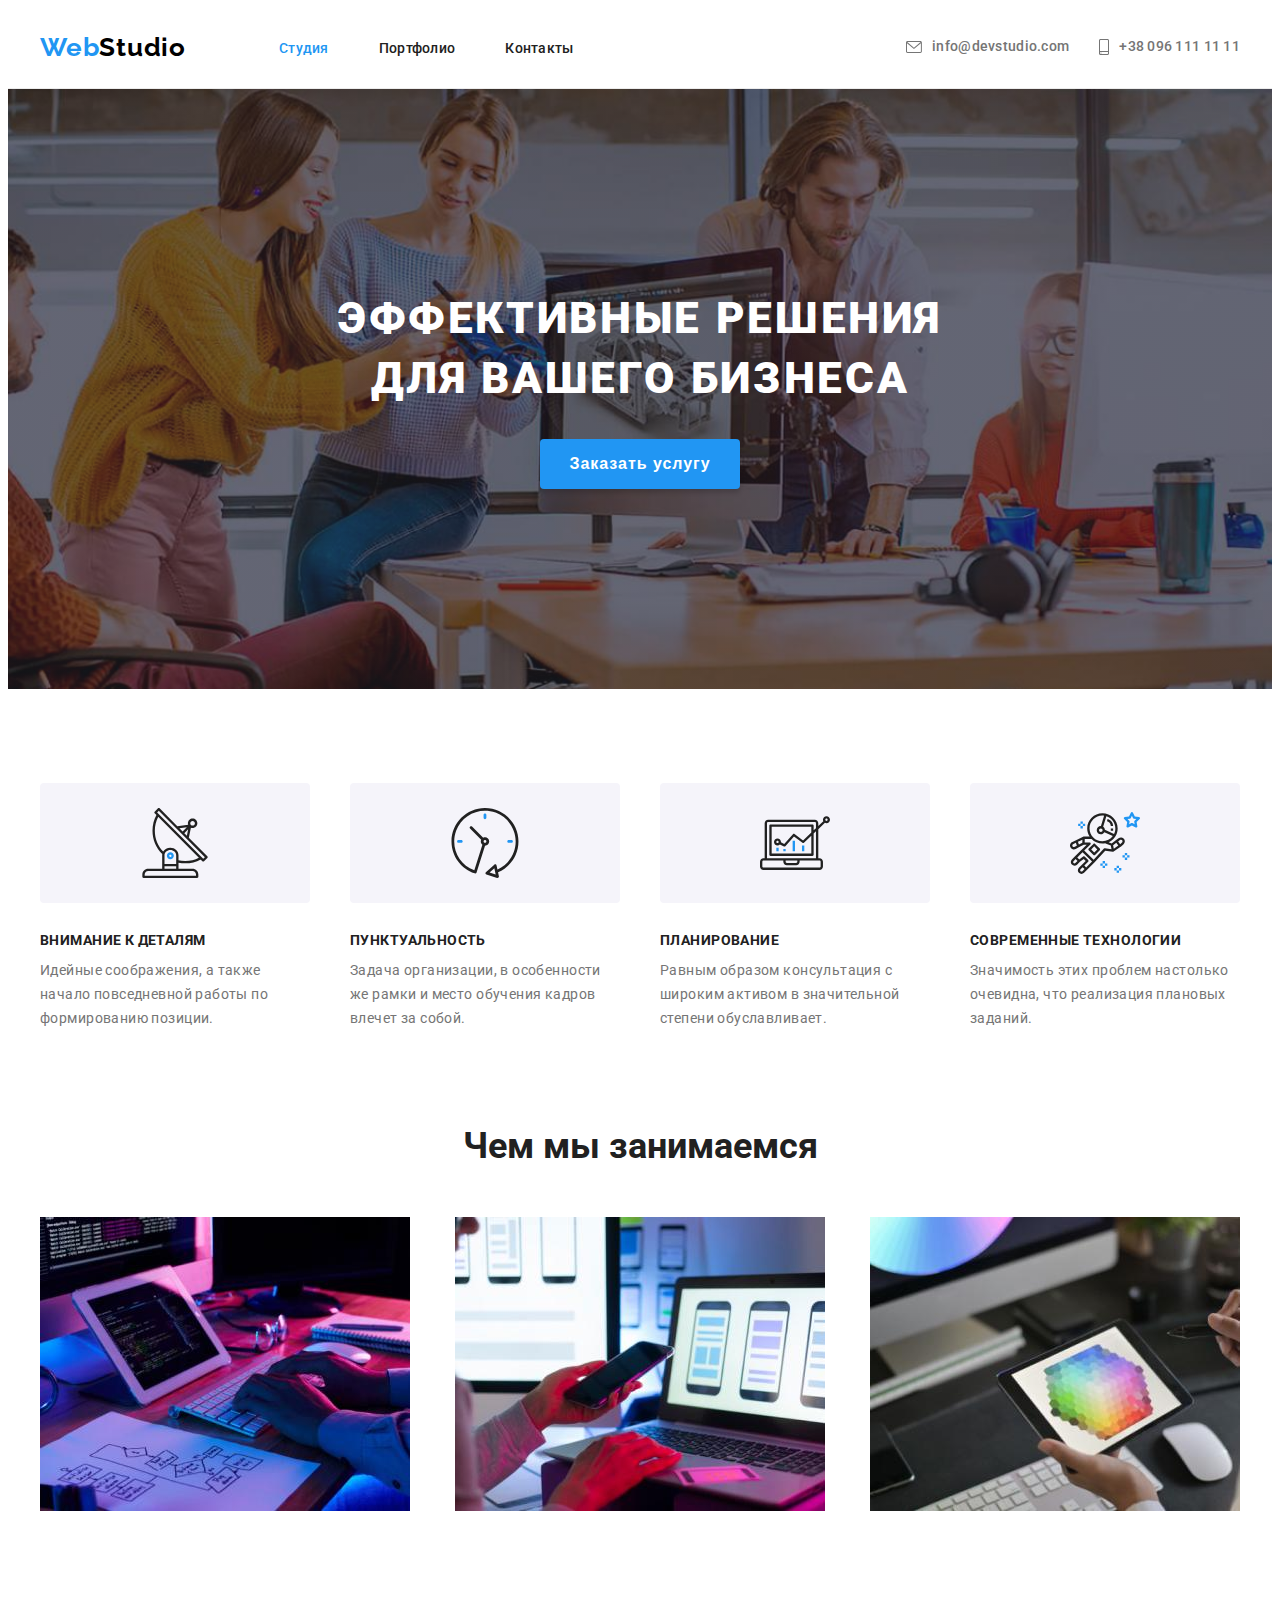
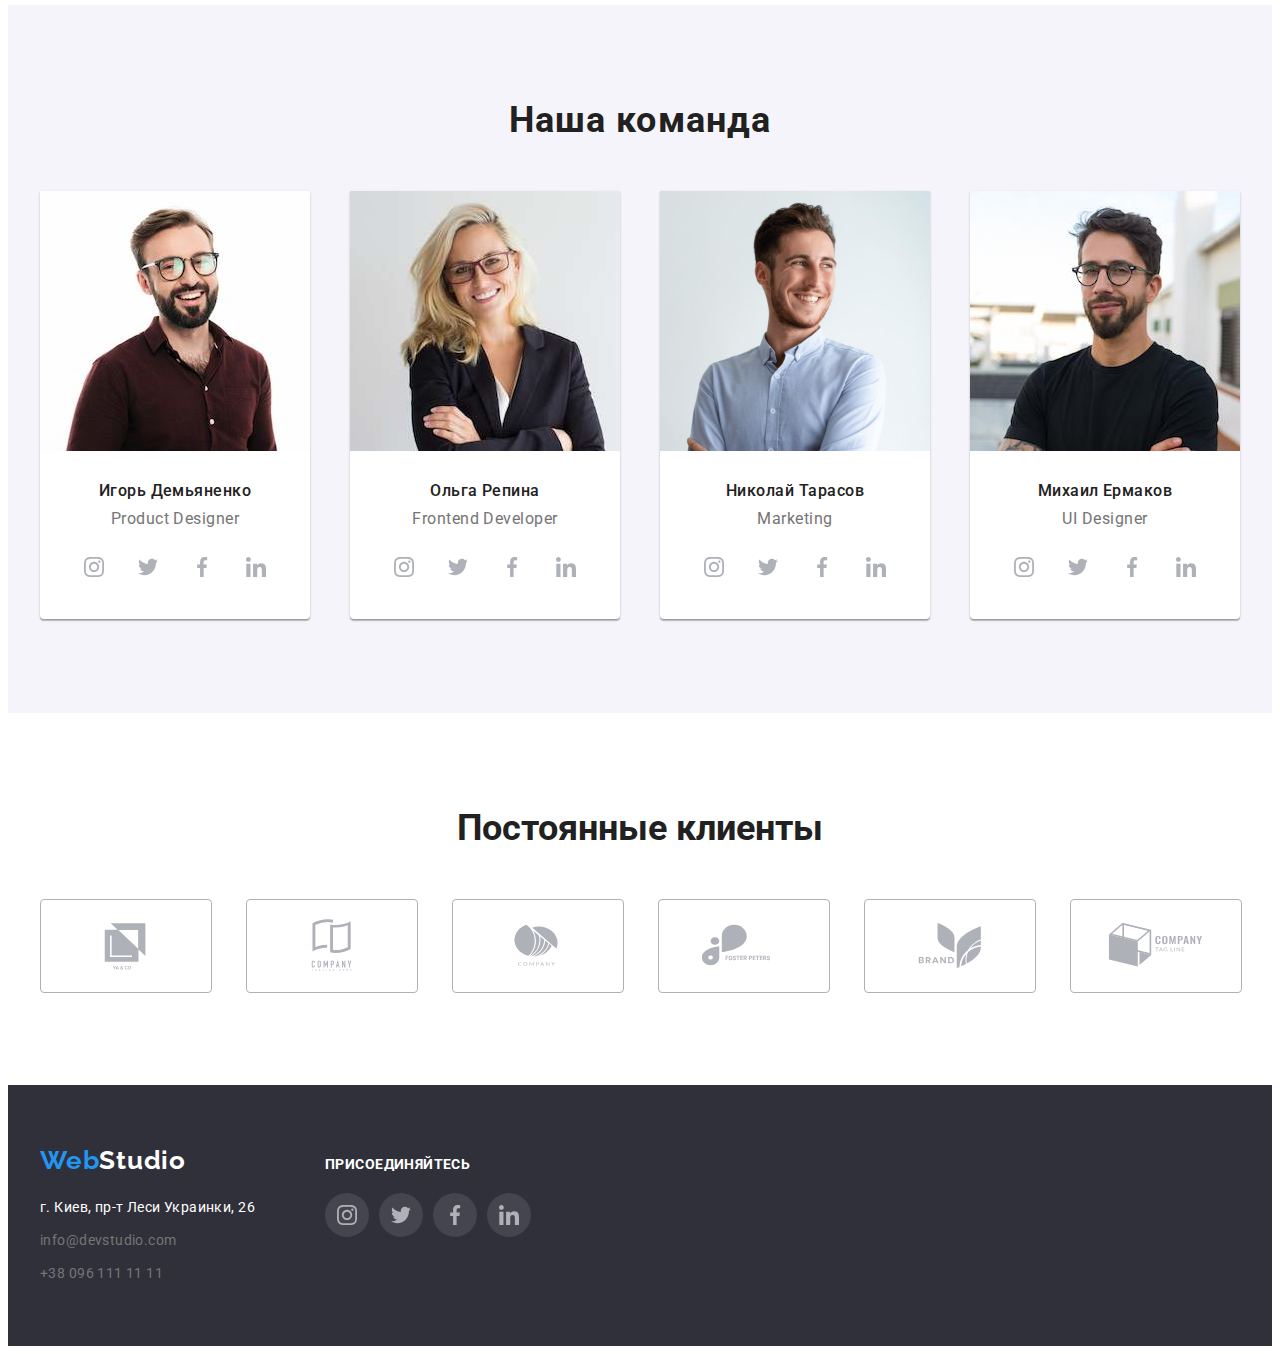
==== index.html @ 3e3e5cc0 "copy" ====
<!DOCTYPE html>
<html lang="ru">
  <head>
    <meta charset="UTF-8" />
    <meta http-equiv="X-UA-Compatible" content="IE=edge" />
    <meta name="viewport" content="width=device-width, initial-scale=1.0" />
    <title>Document</title>

    <link rel="preconnect" href="https://fonts.googleapis.com" />
    <link rel="preconnect" href="https://fonts.gstatic.com" crossorigin />
    <link
      href="https://fonts.googleapis.com/css2?family=Raleway:wght@700&family=Roboto:wght@400;500;700;900&display=swap"
      rel="stylesheet"
    />
    <link
      rel="stylesheet"
      href="https://cdnjs.cloudflare.com/ajax/libs/modern-normalize/1.1.0/modern-normalize.min.css"
      integrity="sha512-wpPYUAdjBVSE4KJnH1VR1HeZfpl1ub8YT/NKx4PuQ5NmX2tKuGu6U/JRp5y+Y8XG2tV+wKQpNHVUX03MfMFn9Q=="
      crossorigin="anonymous"
      referrerpolicy="no-referrer"
    />
    <link rel="stylesheet" href="./css/style.css" />
  </head>
  <body>
    <header class="header">
      <div class="container">
        <a class="company-name link" href="">
          <span>Web</span><span>Studio</span>
        </a>
        <nav class="nav">
          <ul class="header-list">
            <li class="header-link">
              <a class="header-link-item active" href="index.html">Студия</a>
            </li>
            <li class="header-link">
              <a class="header-link-item" href="portfolio.html">Портфолио</a>
            </li>
            <li class="header-link">
              <a class="header-link-item" href="">Контакты</a>
            </li>
          </ul>
        </nav>
        <ul class="header-contact">
          <!-- <li class="svg-list"></li> -->
          <li class="contacts-list">
            
            <a class="contacts-link" href="info@devstudio.com"
              ><svg class="header-svg" wight="16" height="12">
              <use href="./images/icons.svg#envelope"></use>
            </svg>info@devstudio.com</a
            >
          </li>

          <li class="contacts-list">
            
            <a class="contacts-link" href="tel:++380961111111"
              ><svg class="header-phone-svg" wight="10" height="16">
              <use href="./images/icons.svg#smartphone"></use>
            </svg>+38 096 111 11 11</a
            >
          </li>
        </ul>
      </div>
    </header>

    <main>
      <section class="hero-section">
        <div>
          <!-- <section class="title-sentence-section"> -->
          <h1 class="hero">Эффективные решения для вашего бизнеса</h1>
          <button class="hero-button" type="button">Заказать услугу</button>
          <!-- </section> -->
        </div>
      </section>
      <section class="section">
        <div class="container">
          <ul class="text-list">
            <li class="text-item">
              <div class="text-icon">
                <svg class="icon-link">
                  <use href="./images/icons.svg#antenna"></use>
                </svg>
              </div>
              <h3 class="title-item">Внимание к деталям</h3>
              <p class="item">
                Идейные соображения, а также начало повседневной работы по
                формированию позиции.
              </p>
            </li>
            <li class="text-item">
              <div class="text-icon">
                <svg class="icon-link">
                  <use href="./images/icons.svg#clock"></use>
                </svg>
              </div>
              <h3 class="title-item">Пунктуальность</h3>
              <p class="item">
                Задача организации, в особенности же рамки и место обучения
                кадров влечет за собой.
              </p>
            </li>
            <li class="text-item">
              <div class="text-icon">
                <svg class="icon-link">
                  <use href="./images/icons.svg#diagram"></use>
                </svg>
              </div>
              <h3 class="title-item">Планирование</h3>
              <p class="item">
                Равным образом консультация с широким активом в значительной
                степени обуславливает.
              </p>
            </li>
            <li class="text-item">
              <div class="text-icon">
                <svg class="icon-link">
                  <use href="./images/icons.svg#astronaut"></use>
                </svg>
              </div>
              <h3 class="title-item">Современные технологии</h3>
              <p class="item">
                Значимость этих проблем настолько очевидна, что реализация
                плановых заданий.
              </p>
            </li>
          </ul>
        </div>
      </section>

      <section class="section about-section">
        <div class="container">
          <h2 class="about-section-text">Чем мы занимаемся</h2>
          <ul class="image-list">
            <li>
              <img
                src="./images/box 1.jpg"
                alt="компьютер"
                width="370"
                height="294"
              />
            </li>
            <li>
              <img
                src="images/img (1).jpg"
                alt="телефон"
                width="370"
                height="294"
              />
            </li>
            <li>
              <img
                src="images/box 3 (1).jpg"
                alt="планшет"
                width="370"
                height="294"
              />
            </li>
          </ul>
        </div>
      </section>
      <section class="section team-section">
        <div class="container">
          <h2 class="team-text">Наша команда</h2>
          <ul class="foto-items">
            <li>
              <img
                src="images/img (10) (1).jpg"
                alt=""
                width="270"
                height="260"
              />
              <div class="team">
                <h3 class="team-workers-name">Игорь Демьяненко</h3>
                <p class="team-workers-job" lang="en">Product Designer</p>
                 <ul class="team-social-networks">
                <li class="team-social-networks-list">
                  <a href="" class="social-link"
                    ><svg
                      class="team-social-networks-link"
                      width="20"
                      max-heigth="20"
                    >
                      <use href="./images/icons.svg#instagram"></use>
                    </svg>
                  </a>
                </li>
                <li class="team-social-networks-list">
                  <a href="" class="social-link">
                    <svg
                      class="team-social-networks-link"
                      width="20"
                      heigth="20"
                    >
                      <use href="./images/icons.svg#twitter"></use>
                    </svg>
                  </a>
                </li>
                <li class="team-social-networks-list">
                  <a href="" class="social-link">
                    <svg
                      class="team-social-networks-link"
                      width="20"
                      heigth="20"
                    >
                      <use href="./images/icons.svg#facebook"></use>
                    </svg>
                  </a>
                </li>
                <li class="team-social-networks-list">
                  <a href="" class="social-link">
                    <svg
                      class="team-social-networks-link"
                      width="20"
                      heigth="20"
                    >
                      <use href="./images/icons.svg#linkedin"></use>
                    </svg>
                  </a>
                </li>
              </ul>
              </div>
             
            </li>

            <li>
              <img
                src="images/img (6) (1).jpg"
                alt=""
                width="270"
                height="260"
              />
              <div class="team">
                <h3 class="team-workers-name">Ольга Репина</h3>

                <p class="team-workers-job" lang="en">Frontend Developer</p>
                 <ul class="team-social-networks">
                <li class="team-social-networks-list">
                  <a href="" class="social-link">
                    <svg
                      class="team-social-networks-link"
                      width="20"
                      heigth="20"
                    >
                      <use href="./images/icons.svg#instagram"></use>
                    </svg>
                  </a>
                </li>
                <li class="team-social-networks-list">
                  <a href="" class="social-link">
                    <svg
                      class="team-social-networks-link"
                      width="20"
                      heigth="20"
                    >
                      <use href="./images/icons.svg#twitter"></use>
                    </svg>
                  </a>
                </li>
                <li class="team-social-networks-list">
                  <a href="" class="social-link">
                    <svg
                      class="team-social-networks-link"
                      width="20"
                      heigth="20"
                    >
                      <use href="./images/icons.svg#facebook"></use>
                    </svg>
                  </a>
                </li>
                <li class="team-social-networks-list">
                  <a href="" class="social-link">
                    <svg
                      class="team-social-networks-link"
                      width="20"
                      heigth="20"
                    >
                      <use href="./images/icons.svg#linkedin"></use>
                    </svg>
                  </a>
                </li>
              </ul>
               
              </div>
              
            </li>
            <li>
              <img
                src="images/img (1)(1).jpg"
                alt=""
                width="270"
                height="260"
              />
              <div class="team">
                <h3 class="team-workers-name">Николай Тарасов</h3>

                <p class="team-workers-job" lang="en">Marketing</p>
                 <ul class="team-social-networks">
                <li class="team-social-networks-list">
                  <a href="" class="social-link">
                    <svg
                      class="team-social-networks-link"
                      width="20"
                      heigth="20"
                    >
                      <use href="./images/icons.svg#instagram"></use>
                    </svg>
                  </a>
                </li>
                <li class="team-social-networks-list">
                  <a href="" class="social-link">
                    <svg
                      class="team-social-networks-link"
                      width="20"
                      heigth="20"
                    >
                      <use href="./images/icons.svg#twitter"></use>
                    </svg>
                  </a>
                </li>
                <li class="team-social-networks-list">
                  <a href="" class="social-link">
                    <svg
                      class="team-social-networks-link"
                      width="20"
                      heigth="20"
                    >
                      <use href="./images/icons.svg#facebook"></use>
                    </svg>
                  </a>
                </li>
                <li class="team-social-networks-list">
                  <a href="" class="social-link">
                    <svg
                      class="team-social-networks-link"
                      width="20"
                      heigth="20"
                    >
                      <use href="./images/icons.svg#linkedin"></use>
                    </svg>
                  </a>
                </li>
              </ul>
              </div>
             
            </li>
            <li>
              <img
                src="images/img (8) (1).jpg"
                alt=""
                width="270"
                height="260"
              />
              <div class="team">
                <h3 class="team-workers-name">Михаил Ермаков</h3>

                <p class="team-workers-job" lang="en">UI Designer</p>
                <ul class="team-social-networks">
                <li class="team-social-networks-list">
                  <a href="" class="social-link">
                    <svg
                      class="team-social-networks-link"
                      width="20"
                      heigth="20"
                    >
                      <use href="./images/icons.svg#instagram"></use>
                    </svg>
                  </a>
                </li>
                <li class="team-social-networks-list">
                  <a href="" class="social-link">
                    <svg
                      class="team-social-networks-link"
                      width="20"
                      heigth="20"
                    >
                      <use href="./images/icons.svg#twitter"></use>
                    </svg>
                  </a>
                </li>
                <li class="team-social-networks-list">
                  <a href="" class="social-link">
                    <svg
                      class="team-social-networks-link"
                      width="20"
                      heigth="20"
                    >
                      <use href="./images/icons.svg#facebook"></use>
                    </svg>
                  </a>
                </li>
                <li class="team-social-networks-list">
                  <a href="" class="social-link">
                    <svg
                      class="team-social-networks-link"
                      width="20"
                      heigth="20"
                    >
                      <use href="./images/icons.svg#linkedin"></use>
                    </svg>
                  </a>
                </li>
              </ul>
              </div>
              
            </li>
          </ul>
        </div>
      </section>
      <section class="section">
        <div class="container">
          <h3 class="about-section-text">Постоянные клиенты</h3>
          <ul class="clients-list">
            <li class="clients">
              <a href="" class="clients-link">
                <svg wight="41" height="47" class="clients-icon">
                  <use href="./images/icons.svg#logo"></use>
                </svg>
              </a>
            </li>
            <li class="clients">
              <a href="" class="clients-link">
                <svg wight="41" height="47" class="clients-icon">
                  <use href="./images/icons.svg#logo1"></use>
                </svg>
              </a>
            </li>
            <li class="clients">
              <a href="" class="clients-link">
                <svg wight="41" height="47" class="clients-icon">
                  <use href="./images/icons.svg#logo2"></use>
                </svg>
              </a>
            </li>
            <li class="clients">
              <a href="" class="clients-link">
                <svg wight="41" height="47" class="clients-icon">
                  <use href="./images/icons.svg#logo3"></use>
                </svg>
              </a>
            </li>
            <li class="clients">
              <a href="" class="clients-link">
                <svg wight="41" height="47" class="clients-icon">
                  <use href="./images/icons.svg#logo4"></use>
                </svg>
              </a>
            </li>
            <li class="clients">
              <a href="" class="clients-link">
                <svg wight="41" height="47" class="clients-icon">
                  <use href="./images/icons.svg#logo5"></use>
                </svg>
              </a>
            </li>
          </ul>
        </div>
      </section>
    </main>
    <footer class="footer">
     
        <div class="container footer-container">
          <div>
            <a lang="en" class="company-name footer-company-name light" href="">
              <span>Web</span><span>Studio</span>
            </a>
            <address class="address-name">
              <ul class="contact-info">
                <li class="address">г. Киев, пр-т Леси Украинки, 26</li>
                <li>
                  <a class="footer-contacts" href="info@devstudio.com"
                    >info@devstudio.com</a
                  >
                </li>
                <li>
                  <a class="footer-contacts" href="tel:++380961111111"
                    >+38 096 111 11 11</a
                  >
                </li>
              </ul>
            </address>
          </div>

          <div class="footer-social-networks">
            <h3 class="footer-text">Присоединяйтесь</h3>
            <ul class="footer-social-networks-list">
              <li class="team-social-networks-list">
                <a href="" class="footer-social-link">
                  <svg class="team-social-networks-link" width="20" heigth="20">
                    <use href="./images/icons.svg#instagram"></use>
                  </svg>
                </a>
              </li>
              <li class="team-social-networks-list">
                <a href="" class="footer-social-link">
                  <svg class="team-social-networks-link" width="20" heigth="20">
                    <use href="./images/icons.svg#twitter"></use>
                  </svg>
                </a>
              </li>
              <li class="team-social-networks-list">
                <a href="" class="footer-social-link">
                  <svg class="team-social-networks-link" width="20" heigth="20">
                    <use href="./images/icons.svg#facebook"></use>
                  </svg>
                </a>
              </li>
              <li class="team-social-networks-list">
                <a href="" class="footer-social-link">
                  <svg class="team-social-networks-link" width="20" heigth="20">
                    <use href="./images/icons.svg#linkedin"></use>
                  </svg>
                </a>
              </li>
            </ul>
          </div>
        </div>
      
    </footer>
  </body>
</html>
---- css/style.css ----
:root {
  --main-text-color: #212121;
  --second-text-color: #757575;
  --third-text-color: #ffffff;
  --hover-color: #2196f3;
  --background-color: #2f303a;
  --button-list-color: #f5f4fa;
  --studio-name-color: #000000;
  --header-border-color: #ececec;
  --portfolio-back-color: #e5e5e5;
}

body {
  font-family: "Roboto", sans-serif;
}
h1,
h2,
h3,
li,
ul,
p {
  margin: 0;
}

ul {
  padding-inline-start: 0;
}
ul[class] {
  list-style: none;
}
li {
  list-style: none;
}

a {
  text-decoration: none;
}

img {
  display: block;
  max-width: 100%;
  height: auto;
}

.section {
  padding-top: 94px;
  padding-bottom: 94px;
}
.container {
  width: 1200px;
  margin-right: auto;
  margin-left: auto;
  padding: 0 15px;
}

.header {
  padding-top: 24px;
  padding-bottom: 25px;
  display: flex;
  border-bottom: 1px solid var(--header-border-color);
}
.header > .container {
  display: flex;
}
.company-name {
  font-family: Raleway;
  font-weight: 700;
  font-size: 26px;
  line-height: 1.19;
  letter-spacing: 0.03em;
  color: var(--studio-name-color);
  margin-right: 93px;
}
.company-name > span:first-child {
  color: var(--hover-color);
}

.header-contact > li {
  display: flex;
}
.header-list {
  display: flex;
  align-items: center;
  height: 100%;
}
.header-link {
  margin-right: 50px;
}
.header-link:last-child {
  margin-right: 0;
}
.header-link-item {
  font-weight: 500;
  font-size: 14px;
  line-height: 1.14;
  letter-spacing: 0.02em;
  color: var(--main-text-color);
}
.header-link-item.active {
  color: var(--hover-color);
}
.header-link-item:focus,
.header-link-item:hover,
.header-link-item:focus-visible {
  font-weight: 500;
  font-size: 14px;
  line-height: 1.14;
  letter-spacing: 0.02em;
  color: var(--hover-color);
  outline: none;
}

.header-phone-svg {
  width: 10px;
  height: 16px;
  margin-left: 30px;
  fill: #757575;
  margin-right: 10px;
}
.header-svg {
  width: 16px;
  height: 12px;
  fill: #757575;
  margin-right: 10px;
}

/* .svg-list {
  height: 12px;
  width: 16px;
} */

.header-contact {
  display: flex;
  margin-left: auto;
  height: auto;
}

.contacts-link:hover .header-svg,
.contacts-link:focus .header-svg {
  fill: var(--hover-color);
  color: #2196f3;
  
}
.contacts-link:focus-visible {
  outline: none;
}

.contacts-link:hover .header-phone-svg,
.contacts-link:focus .header-phone-svg {
  fill: var(--hover-color);
}

.contacts-link {
  display: flex;
  font-weight: 500;
  font-size: 14px;
  line-height: 1.14;
  letter-spacing: 0.02em;
  color: var(--second-text-color);
  align-items: center;
}
.contacts-link:hover,
.contacts-link:focus {
  color: var(--hover-color);
}

.main-list > li {
  margin-bottom: 50px;
}

.hero {
  font-weight: 900;
  font-size: 44px;
  line-height: 1.36;
  color: var(--third-text-color);
  justify-content: center;
  text-align: center;
  width: 696px;

  margin: 0;
  margin-bottom: 30px;
  text-transform: uppercase;
  letter-spacing: 0.06em;
  margin-left: auto;
  margin-right: auto;
}

.hero-section {
  display: flex;
  background-color: rgba(47, 48, 58, 0.4);
  background-image: linear-gradient(
      rgba(47, 48, 58, 0.4),
      rgba(47, 48, 58, 0.4)
    ),
    url(../images/Img-logo.jpg);

  background-repeat: no-repeat;
  background-size: cover;
  background-position: center;
  max-width: 1600px;

  justify-content: center;
  align-items: center;

  margin-left: auto;
  margin-right: auto;
  height: 600px;

  /* margin-bottom: 94px; */
}

.hero-button {
  background-color: var(--hover-color);
  color: var(--third-text-color);
  cursor: pointer;
  width: 200px;
  height: 50px;
  border-radius: 4px;
  font-weight: 700;
  font-size: 16px;
  line-height: 1.87;
  letter-spacing: 0.06em;
  box-shadow: 0px 4px 4px rgba(0, 0, 0, 0.15);
  border-radius: 4px;
  border-color: transparent;
  display: block;
  margin-left: auto;
  margin-right: auto;
}
.hero-button:focus-visible{
  outline: none;
}
.text-icon {
  display: flex;
  align-items: center;
  justify-content: center;
  width: 270px;
  height: 120px;
  background: #f5f4fa;
  border-radius: 4px;
  margin-bottom: 30px;
  border: transparent;
}
.icon-link {
  height: 70px;
  width: 70px;
}
.text-list {
  display: flex;
  justify-content: space-between;
}
.text-item {
  width: 270px;
}

.title-item {
  font-weight: 700;
  font-size: 14px;
  line-height: 1.14;
  letter-spacing: 0.03em;
  text-transform: uppercase;
  color: var(--main-text-color);
  margin-top: 0;
  margin-bottom: 10px;
}
.item {
  font-size: 14px;
  line-height: 1.71;
  letter-spacing: 0.03em;
  color: var(--second-text-color);
  margin: 0;
}
.about-section {
  padding-top: 0;
}
.image-list {
  display: flex;
  justify-content: space-between;
}

.about-section-text {
  font-weight: 700;
  font-size: 36px;
  line-height: 1.17;
  text-align: center;
  color: var(--main-text-color);
  margin: 0;
  margin-bottom: 50px;
}
.team-section {
  background-color: var(--button-list-color);
}
.team-social-networks {
  display: flex;
  justify-content: center;
}

.team-social-networks-list {
  margin-right: 10px;
  width: 44px;
  height: 44px;
}
.social-link {
  align-items: center;
  justify-content: center;
  display: flex;
  align-items: center;
  width: 44px;
  height: 44px;
  border-radius: 50%;
}
.social-link:hover,
.social-link:focus,
.social-link:focus-visible {
  background-color: var(--hover-color);
  outline: none;
}
.social-link:hover .team-social-networks-link,
.social-link:focus .team-social-networks-link {
  fill: var(--third-text-color);
}

.footer-social-link {
  align-items: center;
  justify-content: center;
  display: flex;
  align-items: center;
  width: 100%;
  height: 100%;
  border-radius: 50%;
  background: rgba(255, 255, 255, 0.1);
}
.footer-social-link:hover,
.footer-social-link:focus {
  background-color: var(--hover-color);
  border-color: #2196f3;
  outline: none;
}

.footer-social-link:hover .team-social-networks-link,
.footer-social-link:focus .team-social-networks-link {
  fill: var(--third-text-color);
}
.team-social-networks-link {
  height: 20px;
  fill: #afb1b8;
}

.team-social-networks-list:last-child {
  margin-right: 0;
}

.team-text {
  font-weight: 700;
  font-size: 36px;
  line-height: 1.17;
  text-align: center;
  letter-spacing: 0.03em;
  color: var(--main-text-color);
  margin: 0;
  margin-bottom: 50px;
}

.foto-items {
  display: flex;
  justify-content: space-between;
}
.foto-items > li {
  box-shadow: 0px 1px 3px rgba(0, 0, 0, 0.12), 0px 1px 1px rgba(0, 0, 0, 0.14),
    0px 2px 1px rgba(0, 0, 0, 0.2);
  border-radius: 0px 0px 4px 4px;
  background: var(--third-text-color);
}
.team {
  padding-top: 30px;
  padding-bottom: 30px;
}
.team-workers-name {
  font-weight: 500;
  font-size: 16px;
  line-height: 1.19;
  color: var(--main-text-color);
  text-align: center;
  letter-spacing: 0.03em;
  margin: 0;
  margin-bottom: 10px;
}
.team-workers-job {
  font-size: 16px;
  line-height: 1.17;
  color: var(--second-text-color);
  text-align: center;
  letter-spacing: 0.03em;

  margin-bottom: 16px;
}

.clients-list {
  display: flex;
  justify-content: space-between;
}
.clients {
  width: 170px;
  height: 92px;
}

.clients-link {
  display: flex;
  align-items: center;
  justify-content: center;
  width: 100%;
  height: 100%;
  border: 1px solid #afb1b8;
  border-radius: 4px;
}
.clients-link:hover,
.clients-link:focus,
.clients-link:focus-visible {
  background-color: #ffffff;
  border: 1px solid var(--hover-color);
  outline: none;
}

.clients-link:hover .clients-icon,
.clients-link:focus .clients-icon {
  fill: #2196f3;
}

.footer-company-name {
  margin-right: 0;
}
.footer {
  background-color: var(--background-color);

  padding-top: 60px;
  padding-bottom: 60px;
}
.footer-social-networks {
  margin-left: 70px;
}

.footer-text {
  font-weight: 700;
  font-size: 14px;
  line-height: 1.3;
  letter-spacing: 0.03em;
  text-transform: uppercase;
  color: var(--third-text-color);
  margin-bottom: 20px;
}

.footer-container {
  display: flex;
  align-items: baseline;
}

.footer-social-networks-list {
  display: flex;
}
.clients-icon {
  width: 106px;
  height: 60px;
  fill: #afb1b8;
}

.company-name.light {
  color: var(--third-text-color);
}

.address {
  font-size: 14px;
  line-height: 1.71;
  letter-spacing: 0.03em;
  color: var(--third-text-color);
}

.footer-contacts {
  font-size: 14px;
  line-height: 1.71;
  letter-spacing: 0.03em;
  color: var(--second-text-color);
}
.footer-contacts:hover,
.footer-contacts:focus,
.footer-contacts:focus-visible {
  color: var(--hover-color);
  outline: none;
}
.address-name {
  font-style: inherit;
  margin-top: 20px;
}
.contact-info > li {
  margin-bottom: 9px;
}
.contact-info > li:last-child {
  margin-bottom: 0;
}

.button-item {
  font-weight: 500;
  font-size: 16px;
  line-height: 1.62;
  text-align: center;
  letter-spacing: 0.03em;
  color: var(--main-text-color);
  background-color: var(--button-list-color);
  border-radius: 4px;
  border-color: transparent;
  padding: 6px 22px;
  cursor: pointer;
  min-width: 73px;
}
.button-list {
  margin-right: 8px;
}
.button-list:last-child {
  margin-right: 0;
}
.btn-list {
  display: flex;
  justify-content: center;
  margin-bottom: 50px;
}
.button-item:hover,
.button-item:focus,
.button-item:focus-visible {
  font-weight: 500;
  font-size: 16px;
  line-height: 1.6;
  text-align: center;
  letter-spacing: 0.03em;
  color: var(--third-text-color);
  background: var(--hover-color);
  box-shadow: 0px 3px 1px rgba(0, 0, 0, 0.1), 0px 1px 2px rgba(0, 0, 0, 0.08),
    0px 2px 2px rgba(0, 0, 0, 0.12);
  border-radius: 4px;
  outline: none;
}

/* .main-list {
  display: grid;
  grid-template-columns: 1fr 1fr 1fr;
  grid-row: 30px;
  grid-template: 30px;
} */
.list {
  border: 1px solid #eeeeee;
  width: 370px;
  height: 404px;
  display: flex;
}

.list-link {
  height: 100%;
  width: 100%;
}

.list-link:hover,
.list-link:focus,
.list-link:focus-visible {
  cursor: pointer;
  box-shadow: 0px 1px 1px rgba(0, 0, 0, 0.12), 0px 4px 4px rgba(0, 0, 0, 0.06),
    1px 4px 6px rgba(0, 0, 0, 0.16);
    outline: none;
}

.main-list {
  display: flex;
  flex-wrap: wrap;
  justify-content: space-between;
  /* display: grid;
  grid-template-columns: 1fr 1fr 1fr;
  grid-template-rows: 1fr 1fr 1fr;
  gap: 30px; */
}
.logo-text {
  padding: 20px 24px;
}
.logo-name {
  font-weight: 700;
  font-size: 18px;
  line-height: 2;
  letter-spacing: 0.06em;
  color: var(--main-text-color);
  margin-bottom: 4px;
}
.logo-name-discribe {
  font-size: 16px;
  line-height: 1.87;
  letter-spacing: 0.03em;
  color: var(--second-text-color);
}
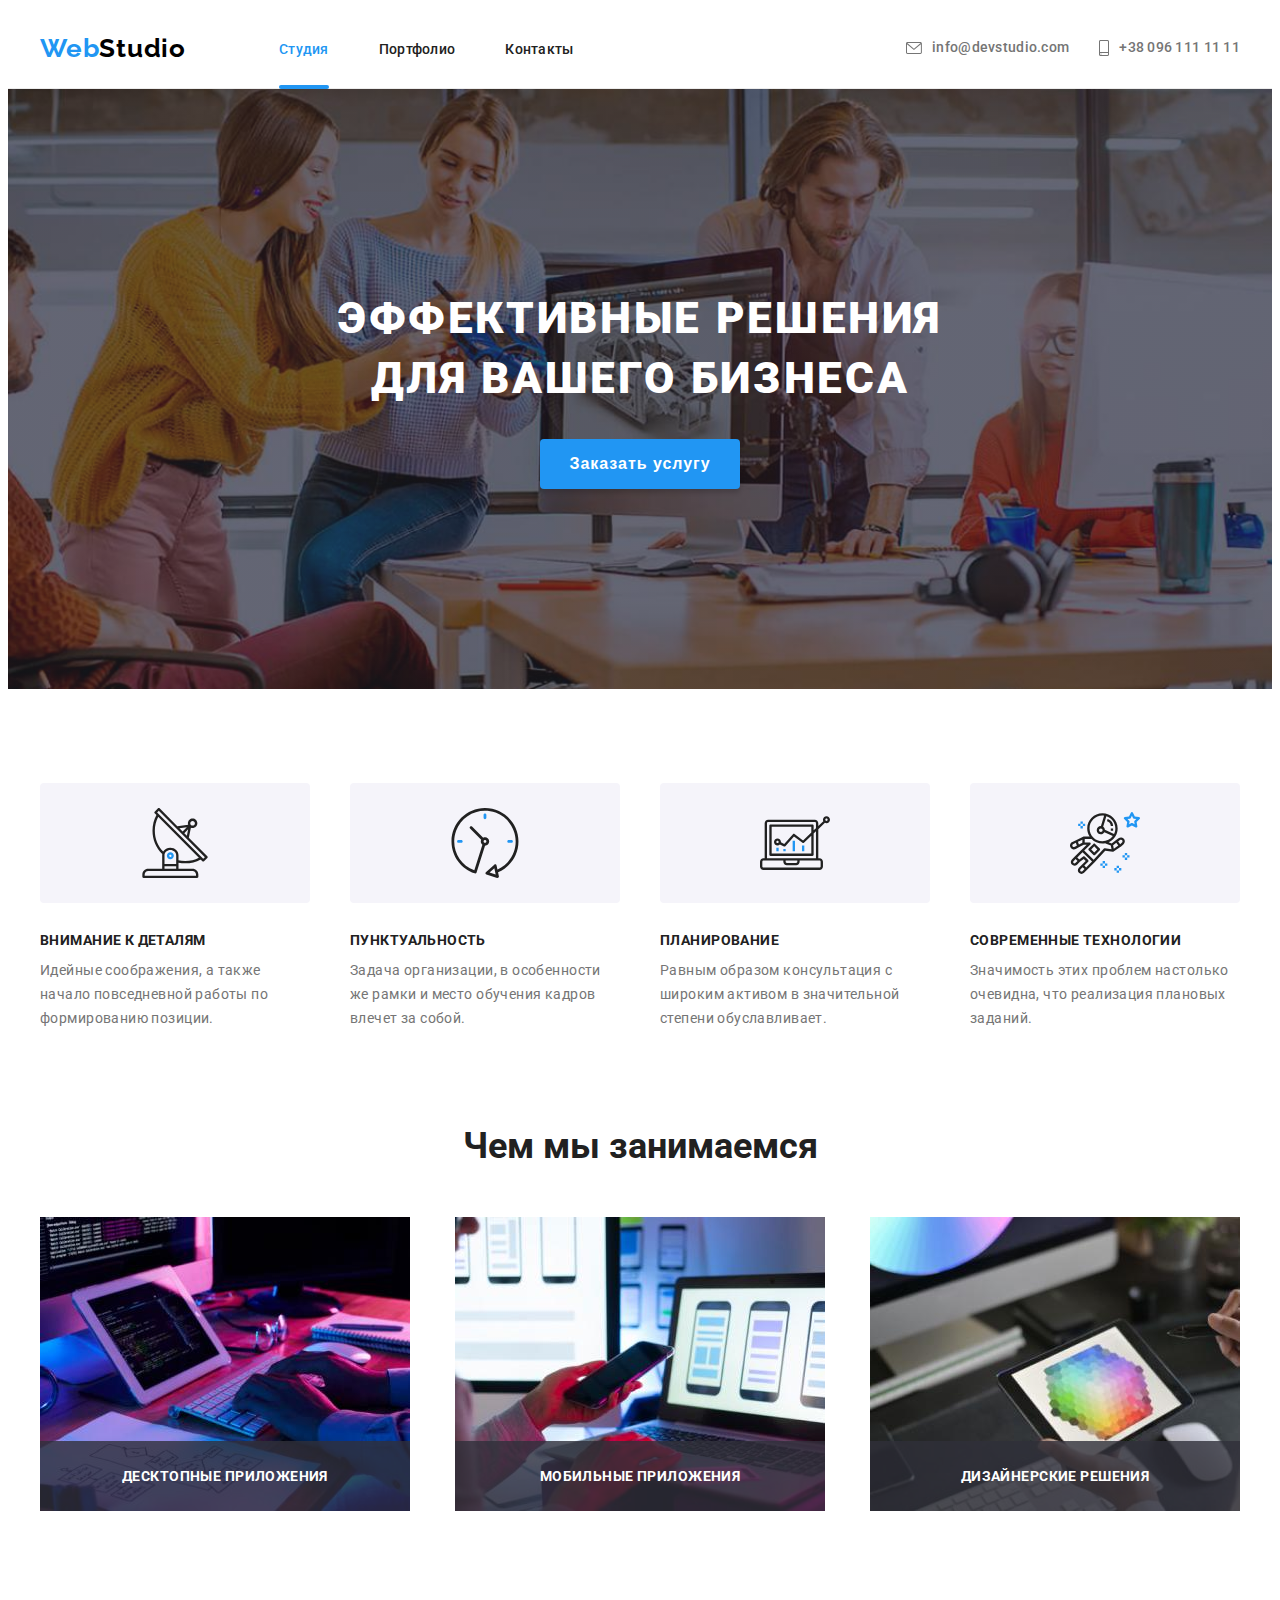
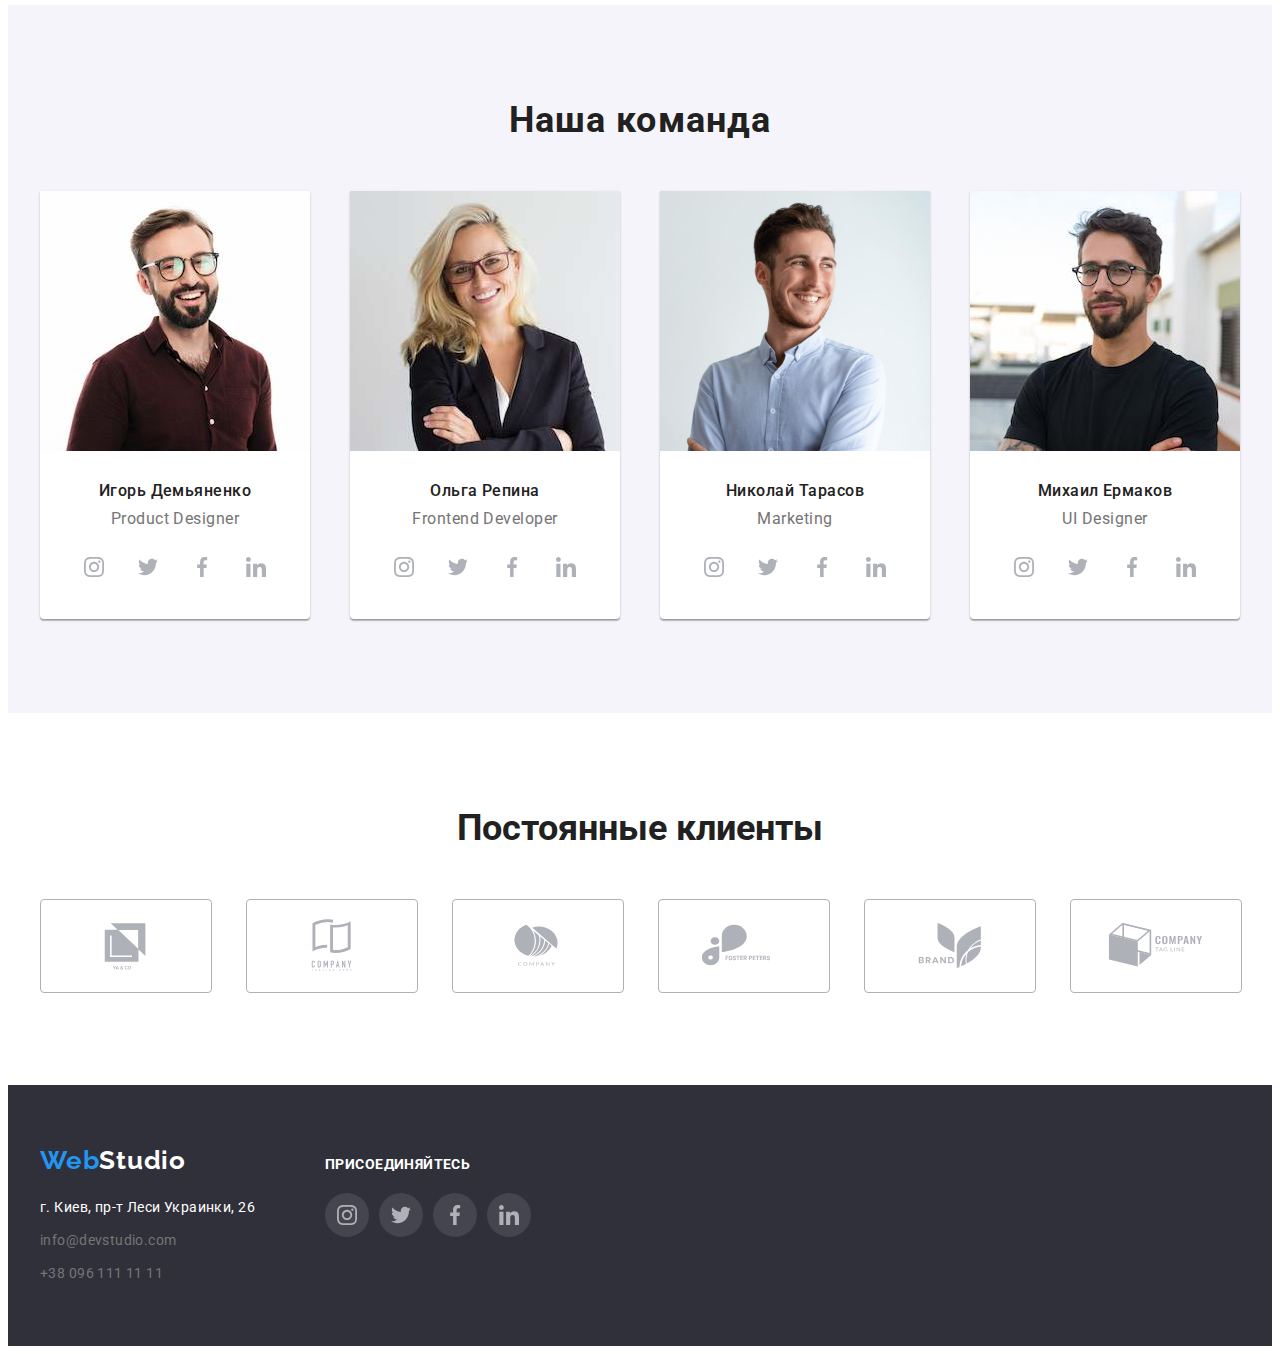
==== commit 92a63f52: "1" ====
--- a/index.html
+++ b/index.html
@@ -43,20 +43,18 @@
         <ul class="header-contact">
           <!-- <li class="svg-list"></li> -->
           <li class="contacts-list">
-            
             <a class="contacts-link" href="info@devstudio.com"
               ><svg class="header-svg" wight="16" height="12">
-              <use href="./images/icons.svg#envelope"></use>
-            </svg>info@devstudio.com</a
+                <use href="./images/icons.svg#envelope"></use></svg
+              >info@devstudio.com</a
             >
           </li>
 
           <li class="contacts-list">
-            
             <a class="contacts-link" href="tel:++380961111111"
               ><svg class="header-phone-svg" wight="10" height="16">
-              <use href="./images/icons.svg#smartphone"></use>
-            </svg>+38 096 111 11 11</a
+                <use href="./images/icons.svg#smartphone"></use></svg
+              >+38 096 111 11 11</a
             >
           </li>
         </ul>
@@ -132,28 +130,37 @@
           <h2 class="about-section-text">Чем мы занимаемся</h2>
           <ul class="image-list">
             <li>
-              <img
-                src="./images/box 1.jpg"
-                alt="компьютер"
-                width="370"
-                height="294"
-              />
-            </li>
-            <li>
-              <img
-                src="images/img (1).jpg"
-                alt="телефон"
-                width="370"
-                height="294"
-              />
-            </li>
-            <li>
+              <div class="about-section-div">
+                <img
+                  src="./images/box 1.jpg"
+                  alt="компьютер"
+                  width="370"
+                  height="294"
+                />
+                <h3 class="about-section-div-text">Десктопные приложения</h3>
+              </div>
+            </li>
+            <li>
+              <div class="about-section-div">
+                <img
+                  src="images/img (1).jpg"
+                  alt="телефон"
+                  width="370"
+                  height="294"
+                />
+                <h3 class="about-section-div-text">Мобильные приложения</h3>
+              </div>
+            </li>
+            <li>
+              <div class="about-section-div">
               <img
                 src="images/box 3 (1).jpg"
                 alt="планшет"
                 width="370"
                 height="294"
               />
+              <h3 class="about-section-div-text" >Дизайнерские решения</h3>
+              </div>
             </li>
           </ul>
         </div>
@@ -172,54 +179,53 @@
               <div class="team">
                 <h3 class="team-workers-name">Игорь Демьяненко</h3>
                 <p class="team-workers-job" lang="en">Product Designer</p>
-                 <ul class="team-social-networks">
-                <li class="team-social-networks-list">
-                  <a href="" class="social-link"
-                    ><svg
-                      class="team-social-networks-link"
-                      width="20"
-                      max-heigth="20"
-                    >
-                      <use href="./images/icons.svg#instagram"></use>
-                    </svg>
-                  </a>
-                </li>
-                <li class="team-social-networks-list">
-                  <a href="" class="social-link">
-                    <svg
-                      class="team-social-networks-link"
-                      width="20"
-                      heigth="20"
-                    >
-                      <use href="./images/icons.svg#twitter"></use>
-                    </svg>
-                  </a>
-                </li>
-                <li class="team-social-networks-list">
-                  <a href="" class="social-link">
-                    <svg
-                      class="team-social-networks-link"
-                      width="20"
-                      heigth="20"
-                    >
-                      <use href="./images/icons.svg#facebook"></use>
-                    </svg>
-                  </a>
-                </li>
-                <li class="team-social-networks-list">
-                  <a href="" class="social-link">
-                    <svg
-                      class="team-social-networks-link"
-                      width="20"
-                      heigth="20"
-                    >
-                      <use href="./images/icons.svg#linkedin"></use>
-                    </svg>
-                  </a>
-                </li>
-              </ul>
-              </div>
-             
+                <ul class="team-social-networks">
+                  <li class="team-social-networks-list">
+                    <a href="" class="social-link"
+                      ><svg
+                        class="team-social-networks-link"
+                        width="20"
+                        max-heigth="20"
+                      >
+                        <use href="./images/icons.svg#instagram"></use>
+                      </svg>
+                    </a>
+                  </li>
+                  <li class="team-social-networks-list">
+                    <a href="" class="social-link">
+                      <svg
+                        class="team-social-networks-link"
+                        width="20"
+                        heigth="20"
+                      >
+                        <use href="./images/icons.svg#twitter"></use>
+                      </svg>
+                    </a>
+                  </li>
+                  <li class="team-social-networks-list">
+                    <a href="" class="social-link">
+                      <svg
+                        class="team-social-networks-link"
+                        width="20"
+                        heigth="20"
+                      >
+                        <use href="./images/icons.svg#facebook"></use>
+                      </svg>
+                    </a>
+                  </li>
+                  <li class="team-social-networks-list">
+                    <a href="" class="social-link">
+                      <svg
+                        class="team-social-networks-link"
+                        width="20"
+                        heigth="20"
+                      >
+                        <use href="./images/icons.svg#linkedin"></use>
+                      </svg>
+                    </a>
+                  </li>
+                </ul>
+              </div>
             </li>
 
             <li>
@@ -233,55 +239,53 @@
                 <h3 class="team-workers-name">Ольга Репина</h3>
 
                 <p class="team-workers-job" lang="en">Frontend Developer</p>
-                 <ul class="team-social-networks">
-                <li class="team-social-networks-list">
-                  <a href="" class="social-link">
-                    <svg
-                      class="team-social-networks-link"
-                      width="20"
-                      heigth="20"
-                    >
-                      <use href="./images/icons.svg#instagram"></use>
-                    </svg>
-                  </a>
-                </li>
-                <li class="team-social-networks-list">
-                  <a href="" class="social-link">
-                    <svg
-                      class="team-social-networks-link"
-                      width="20"
-                      heigth="20"
-                    >
-                      <use href="./images/icons.svg#twitter"></use>
-                    </svg>
-                  </a>
-                </li>
-                <li class="team-social-networks-list">
-                  <a href="" class="social-link">
-                    <svg
-                      class="team-social-networks-link"
-                      width="20"
-                      heigth="20"
-                    >
-                      <use href="./images/icons.svg#facebook"></use>
-                    </svg>
-                  </a>
-                </li>
-                <li class="team-social-networks-list">
-                  <a href="" class="social-link">
-                    <svg
-                      class="team-social-networks-link"
-                      width="20"
-                      heigth="20"
-                    >
-                      <use href="./images/icons.svg#linkedin"></use>
-                    </svg>
-                  </a>
-                </li>
-              </ul>
-               
-              </div>
-              
+                <ul class="team-social-networks">
+                  <li class="team-social-networks-list">
+                    <a href="" class="social-link">
+                      <svg
+                        class="team-social-networks-link"
+                        width="20"
+                        heigth="20"
+                      >
+                        <use href="./images/icons.svg#instagram"></use>
+                      </svg>
+                    </a>
+                  </li>
+                  <li class="team-social-networks-list">
+                    <a href="" class="social-link">
+                      <svg
+                        class="team-social-networks-link"
+                        width="20"
+                        heigth="20"
+                      >
+                        <use href="./images/icons.svg#twitter"></use>
+                      </svg>
+                    </a>
+                  </li>
+                  <li class="team-social-networks-list">
+                    <a href="" class="social-link">
+                      <svg
+                        class="team-social-networks-link"
+                        width="20"
+                        heigth="20"
+                      >
+                        <use href="./images/icons.svg#facebook"></use>
+                      </svg>
+                    </a>
+                  </li>
+                  <li class="team-social-networks-list">
+                    <a href="" class="social-link">
+                      <svg
+                        class="team-social-networks-link"
+                        width="20"
+                        heigth="20"
+                      >
+                        <use href="./images/icons.svg#linkedin"></use>
+                      </svg>
+                    </a>
+                  </li>
+                </ul>
+              </div>
             </li>
             <li>
               <img
@@ -294,54 +298,53 @@
                 <h3 class="team-workers-name">Николай Тарасов</h3>
 
                 <p class="team-workers-job" lang="en">Marketing</p>
-                 <ul class="team-social-networks">
-                <li class="team-social-networks-list">
-                  <a href="" class="social-link">
-                    <svg
-                      class="team-social-networks-link"
-                      width="20"
-                      heigth="20"
-                    >
-                      <use href="./images/icons.svg#instagram"></use>
-                    </svg>
-                  </a>
-                </li>
-                <li class="team-social-networks-list">
-                  <a href="" class="social-link">
-                    <svg
-                      class="team-social-networks-link"
-                      width="20"
-                      heigth="20"
-                    >
-                      <use href="./images/icons.svg#twitter"></use>
-                    </svg>
-                  </a>
-                </li>
-                <li class="team-social-networks-list">
-                  <a href="" class="social-link">
-                    <svg
-                      class="team-social-networks-link"
-                      width="20"
-                      heigth="20"
-                    >
-                      <use href="./images/icons.svg#facebook"></use>
-                    </svg>
-                  </a>
-                </li>
-                <li class="team-social-networks-list">
-                  <a href="" class="social-link">
-                    <svg
-                      class="team-social-networks-link"
-                      width="20"
-                      heigth="20"
-                    >
-                      <use href="./images/icons.svg#linkedin"></use>
-                    </svg>
-                  </a>
-                </li>
-              </ul>
-              </div>
-             
+                <ul class="team-social-networks">
+                  <li class="team-social-networks-list">
+                    <a href="" class="social-link">
+                      <svg
+                        class="team-social-networks-link"
+                        width="20"
+                        heigth="20"
+                      >
+                        <use href="./images/icons.svg#instagram"></use>
+                      </svg>
+                    </a>
+                  </li>
+                  <li class="team-social-networks-list">
+                    <a href="" class="social-link">
+                      <svg
+                        class="team-social-networks-link"
+                        width="20"
+                        heigth="20"
+                      >
+                        <use href="./images/icons.svg#twitter"></use>
+                      </svg>
+                    </a>
+                  </li>
+                  <li class="team-social-networks-list">
+                    <a href="" class="social-link">
+                      <svg
+                        class="team-social-networks-link"
+                        width="20"
+                        heigth="20"
+                      >
+                        <use href="./images/icons.svg#facebook"></use>
+                      </svg>
+                    </a>
+                  </li>
+                  <li class="team-social-networks-list">
+                    <a href="" class="social-link">
+                      <svg
+                        class="team-social-networks-link"
+                        width="20"
+                        heigth="20"
+                      >
+                        <use href="./images/icons.svg#linkedin"></use>
+                      </svg>
+                    </a>
+                  </li>
+                </ul>
+              </div>
             </li>
             <li>
               <img
@@ -355,53 +358,52 @@
 
                 <p class="team-workers-job" lang="en">UI Designer</p>
                 <ul class="team-social-networks">
-                <li class="team-social-networks-list">
-                  <a href="" class="social-link">
-                    <svg
-                      class="team-social-networks-link"
-                      width="20"
-                      heigth="20"
-                    >
-                      <use href="./images/icons.svg#instagram"></use>
-                    </svg>
-                  </a>
-                </li>
-                <li class="team-social-networks-list">
-                  <a href="" class="social-link">
-                    <svg
-                      class="team-social-networks-link"
-                      width="20"
-                      heigth="20"
-                    >
-                      <use href="./images/icons.svg#twitter"></use>
-                    </svg>
-                  </a>
-                </li>
-                <li class="team-social-networks-list">
-                  <a href="" class="social-link">
-                    <svg
-                      class="team-social-networks-link"
-                      width="20"
-                      heigth="20"
-                    >
-                      <use href="./images/icons.svg#facebook"></use>
-                    </svg>
-                  </a>
-                </li>
-                <li class="team-social-networks-list">
-                  <a href="" class="social-link">
-                    <svg
-                      class="team-social-networks-link"
-                      width="20"
-                      heigth="20"
-                    >
-                      <use href="./images/icons.svg#linkedin"></use>
-                    </svg>
-                  </a>
-                </li>
-              </ul>
-              </div>
-              
+                  <li class="team-social-networks-list">
+                    <a href="" class="social-link">
+                      <svg
+                        class="team-social-networks-link"
+                        width="20"
+                        heigth="20"
+                      >
+                        <use href="./images/icons.svg#instagram"></use>
+                      </svg>
+                    </a>
+                  </li>
+                  <li class="team-social-networks-list">
+                    <a href="" class="social-link">
+                      <svg
+                        class="team-social-networks-link"
+                        width="20"
+                        heigth="20"
+                      >
+                        <use href="./images/icons.svg#twitter"></use>
+                      </svg>
+                    </a>
+                  </li>
+                  <li class="team-social-networks-list">
+                    <a href="" class="social-link">
+                      <svg
+                        class="team-social-networks-link"
+                        width="20"
+                        heigth="20"
+                      >
+                        <use href="./images/icons.svg#facebook"></use>
+                      </svg>
+                    </a>
+                  </li>
+                  <li class="team-social-networks-list">
+                    <a href="" class="social-link">
+                      <svg
+                        class="team-social-networks-link"
+                        width="20"
+                        heigth="20"
+                      >
+                        <use href="./images/icons.svg#linkedin"></use>
+                      </svg>
+                    </a>
+                  </li>
+                </ul>
+              </div>
             </li>
           </ul>
         </div>
@@ -457,64 +459,62 @@
       </section>
     </main>
     <footer class="footer">
-     
-        <div class="container footer-container">
-          <div>
-            <a lang="en" class="company-name footer-company-name light" href="">
-              <span>Web</span><span>Studio</span>
-            </a>
-            <address class="address-name">
-              <ul class="contact-info">
-                <li class="address">г. Киев, пр-т Леси Украинки, 26</li>
-                <li>
-                  <a class="footer-contacts" href="info@devstudio.com"
-                    >info@devstudio.com</a
-                  >
-                </li>
-                <li>
-                  <a class="footer-contacts" href="tel:++380961111111"
-                    >+38 096 111 11 11</a
-                  >
-                </li>
-              </ul>
-            </address>
-          </div>
-
-          <div class="footer-social-networks">
-            <h3 class="footer-text">Присоединяйтесь</h3>
-            <ul class="footer-social-networks-list">
-              <li class="team-social-networks-list">
-                <a href="" class="footer-social-link">
-                  <svg class="team-social-networks-link" width="20" heigth="20">
-                    <use href="./images/icons.svg#instagram"></use>
-                  </svg>
-                </a>
+      <div class="container footer-container">
+        <div>
+          <a lang="en" class="company-name footer-company-name light" href="">
+            <span>Web</span><span>Studio</span>
+          </a>
+          <address class="address-name">
+            <ul class="contact-info">
+              <li class="address">г. Киев, пр-т Леси Украинки, 26</li>
+              <li>
+                <a class="footer-contacts" href="info@devstudio.com"
+                  >info@devstudio.com</a
+                >
               </li>
-              <li class="team-social-networks-list">
-                <a href="" class="footer-social-link">
-                  <svg class="team-social-networks-link" width="20" heigth="20">
-                    <use href="./images/icons.svg#twitter"></use>
-                  </svg>
-                </a>
-              </li>
-              <li class="team-social-networks-list">
-                <a href="" class="footer-social-link">
-                  <svg class="team-social-networks-link" width="20" heigth="20">
-                    <use href="./images/icons.svg#facebook"></use>
-                  </svg>
-                </a>
-              </li>
-              <li class="team-social-networks-list">
-                <a href="" class="footer-social-link">
-                  <svg class="team-social-networks-link" width="20" heigth="20">
-                    <use href="./images/icons.svg#linkedin"></use>
-                  </svg>
-                </a>
+              <li>
+                <a class="footer-contacts" href="tel:++380961111111"
+                  >+38 096 111 11 11</a
+                >
               </li>
             </ul>
-          </div>
-        </div>
-      
+          </address>
+        </div>
+
+        <div class="footer-social-networks">
+          <h3 class="footer-text">Присоединяйтесь</h3>
+          <ul class="footer-social-networks-list">
+            <li class="team-social-networks-list">
+              <a href="" class="footer-social-link">
+                <svg class="team-social-networks-link" width="20" heigth="20">
+                  <use href="./images/icons.svg#instagram"></use>
+                </svg>
+              </a>
+            </li>
+            <li class="team-social-networks-list">
+              <a href="" class="footer-social-link">
+                <svg class="team-social-networks-link" width="20" heigth="20">
+                  <use href="./images/icons.svg#twitter"></use>
+                </svg>
+              </a>
+            </li>
+            <li class="team-social-networks-list">
+              <a href="" class="footer-social-link">
+                <svg class="team-social-networks-link" width="20" heigth="20">
+                  <use href="./images/icons.svg#facebook"></use>
+                </svg>
+              </a>
+            </li>
+            <li class="team-social-networks-list">
+              <a href="" class="footer-social-link">
+                <svg class="team-social-networks-link" width="20" heigth="20">
+                  <use href="./images/icons.svg#linkedin"></use>
+                </svg>
+              </a>
+            </li>
+          </ul>
+        </div>
+      </div>
     </footer>
   </body>
 </html>
--- a/css/style.css
+++ b/css/style.css
@@ -54,13 +54,13 @@
 }
 
 .header {
-  padding-top: 24px;
-  padding-bottom: 25px;
+  height: 80px;
   display: flex;
   border-bottom: 1px solid var(--header-border-color);
 }
 .header > .container {
   display: flex;
+  align-items: center;
 }
 .company-name {
   font-family: Raleway;
@@ -78,36 +78,53 @@
 .header-contact > li {
   display: flex;
 }
+
 .header-list {
   display: flex;
   align-items: center;
-  height: 100%;
-}
+}
+
 .header-link {
   margin-right: 50px;
 }
+
 .header-link:last-child {
   margin-right: 0;
 }
 .header-link-item {
+  align-items: center;
   font-weight: 500;
   font-size: 14px;
   line-height: 1.14;
   letter-spacing: 0.02em;
   color: var(--main-text-color);
-}
+  height: 100%;
+  transition: 250ms cubic-bezier(0.4, 0, 0.2, 1);
+  position: relative;
+}
+.header-link-item.active::after {
+  content: "";
+  display: block;
+  position: absolute;
+  width: 100%;
+  height: 4px;
+  left: 0;
+  top: 44px;
+  background: #2196f3;
+
+  border-radius: 2px;
+}
+
 .header-link-item.active {
   color: var(--hover-color);
 }
 .header-link-item:focus,
-.header-link-item:hover,
-.header-link-item:focus-visible {
+.header-link-item:hover {
   font-weight: 500;
   font-size: 14px;
   line-height: 1.14;
   letter-spacing: 0.02em;
   color: var(--hover-color);
-  outline: none;
 }
 
 .header-phone-svg {
@@ -116,12 +133,15 @@
   margin-left: 30px;
   fill: #757575;
   margin-right: 10px;
+  transition: 250ms cubic-bezier(0.4, 0, 0.2, 1);
 }
 .header-svg {
   width: 16px;
   height: 12px;
   fill: #757575;
   margin-right: 10px;
+
+  transition: 250ms cubic-bezier(0.4, 0, 0.2, 1);
 }
 
 /* .svg-list {
@@ -139,10 +159,6 @@
 .contacts-link:focus .header-svg {
   fill: var(--hover-color);
   color: #2196f3;
-  
-}
-.contacts-link:focus-visible {
-  outline: none;
 }
 
 .contacts-link:hover .header-phone-svg,
@@ -158,6 +174,7 @@
   letter-spacing: 0.02em;
   color: var(--second-text-color);
   align-items: center;
+  transition: 250ms cubic-bezier(0.4, 0, 0.2, 1);
 }
 .contacts-link:hover,
 .contacts-link:focus {
@@ -227,9 +244,7 @@
   margin-left: auto;
   margin-right: auto;
 }
-.hero-button:focus-visible{
-  outline: none;
-}
+
 .text-icon {
   display: flex;
   align-items: center;
@@ -273,6 +288,31 @@
 .about-section {
   padding-top: 0;
 }
+
+.about-section-div-text {
+  position: absolute;
+  bottom: 0;
+  left: 0;
+  right: 0;
+  background: rgba(47, 48, 58, 0.8);
+  display: flex;
+  align-items: center;
+  justify-content: center;
+  height: 70px;
+  font-weight: 700;
+  font-size: 14px;
+  line-height: 16px;
+  text-align: center;
+  letter-spacing: 0.03em;
+  text-transform: uppercase;
+
+  color: #ffffff;
+}
+
+.about-section-div {
+  height: 100%;
+  position: relative;
+}
 .image-list {
   display: flex;
   justify-content: space-between;
@@ -308,12 +348,11 @@
   width: 44px;
   height: 44px;
   border-radius: 50%;
+  transition: 250ms cubic-bezier(0.4, 0, 0.2, 1);
 }
 .social-link:hover,
-.social-link:focus,
-.social-link:focus-visible {
+.social-link:focus {
   background-color: var(--hover-color);
-  outline: none;
 }
 .social-link:hover .team-social-networks-link,
 .social-link:focus .team-social-networks-link {
@@ -329,6 +368,8 @@
   height: 100%;
   border-radius: 50%;
   background: rgba(255, 255, 255, 0.1);
+  transition: 250ms cubic-bezier(0.4, 0, 0.2, 1);
+
 }
 .footer-social-link:hover,
 .footer-social-link:focus {
@@ -412,13 +453,16 @@
   height: 100%;
   border: 1px solid #afb1b8;
   border-radius: 4px;
+  transition: 250ms cubic-bezier(0.4, 0, 0.2, 1);
 }
 .clients-link:hover,
-.clients-link:focus,
-.clients-link:focus-visible {
+.clients-link:focus {
   background-color: #ffffff;
   border: 1px solid var(--hover-color);
-  outline: none;
+}
+
+.clients-icon{
+  transition: 250ms cubic-bezier(0.4, 0, 0.2, 1);
 }
 
 .clients-link:hover .clients-icon,
@@ -479,12 +523,11 @@
   line-height: 1.71;
   letter-spacing: 0.03em;
   color: var(--second-text-color);
+  transition: 250ms cubic-bezier(0.4, 0, 0.2, 1);
 }
 .footer-contacts:hover,
-.footer-contacts:focus,
-.footer-contacts:focus-visible {
+.footer-contacts:focus {
   color: var(--hover-color);
-  outline: none;
 }
 .address-name {
   font-style: inherit;
@@ -523,8 +566,7 @@
   margin-bottom: 50px;
 }
 .button-item:hover,
-.button-item:focus,
-.button-item:focus-visible {
+.button-item:focus {
   font-weight: 500;
   font-size: 16px;
   line-height: 1.6;
@@ -535,7 +577,8 @@
   box-shadow: 0px 3px 1px rgba(0, 0, 0, 0.1), 0px 1px 2px rgba(0, 0, 0, 0.08),
     0px 2px 2px rgba(0, 0, 0, 0.12);
   border-radius: 4px;
-  outline: none;
+
+  transition: 250ms cubic-bezier(0.4, 0, 0.2, 1);
 }
 
 /* .main-list {
@@ -545,24 +588,13 @@
   grid-template: 30px;
 } */
 .list {
-  border: 1px solid #eeeeee;
   width: 370px;
   height: 404px;
-  display: flex;
-}
-
-.list-link {
-  height: 100%;
-  width: 100%;
-}
-
-.list-link:hover,
-.list-link:focus,
-.list-link:focus-visible {
+}
+.list:hover {
   cursor: pointer;
   box-shadow: 0px 1px 1px rgba(0, 0, 0, 0.12), 0px 4px 4px rgba(0, 0, 0, 0.06),
     1px 4px 6px rgba(0, 0, 0, 0.16);
-    outline: none;
 }
 
 .main-list {
@@ -574,8 +606,37 @@
   grid-template-rows: 1fr 1fr 1fr;
   gap: 30px; */
 }
+
+.main-list-text {
+  position: relative;
+  overflow: hidden;
+  height: auto;
+  width: auto;
+}
+
+.main-list-paragraph {
+  position: absolute;
+  height: 294px;
+  top: 0;
+  left: 0;
+  width: 100%;
+  font-weight: 400;
+  font-size: 18px;
+  line-height: 1.56;
+  padding: 63px 24px;
+  background: rgba(33, 150, 243, 0.9);
+  transform: translateY(100%);
+  transform: 250ms cubic-bezier(0.4, 0, 0.2, 1);
+  transition: transform 250ms;
+  letter-spacing: 0.03em;
+  color: #ffffff;
+}
+.list-link:hover .main-list-paragraph {
+  transform: translateY(0);
+}
 .logo-text {
   padding: 20px 24px;
+  border: 1px solid #eeeeee;
 }
 .logo-name {
   font-weight: 700;
